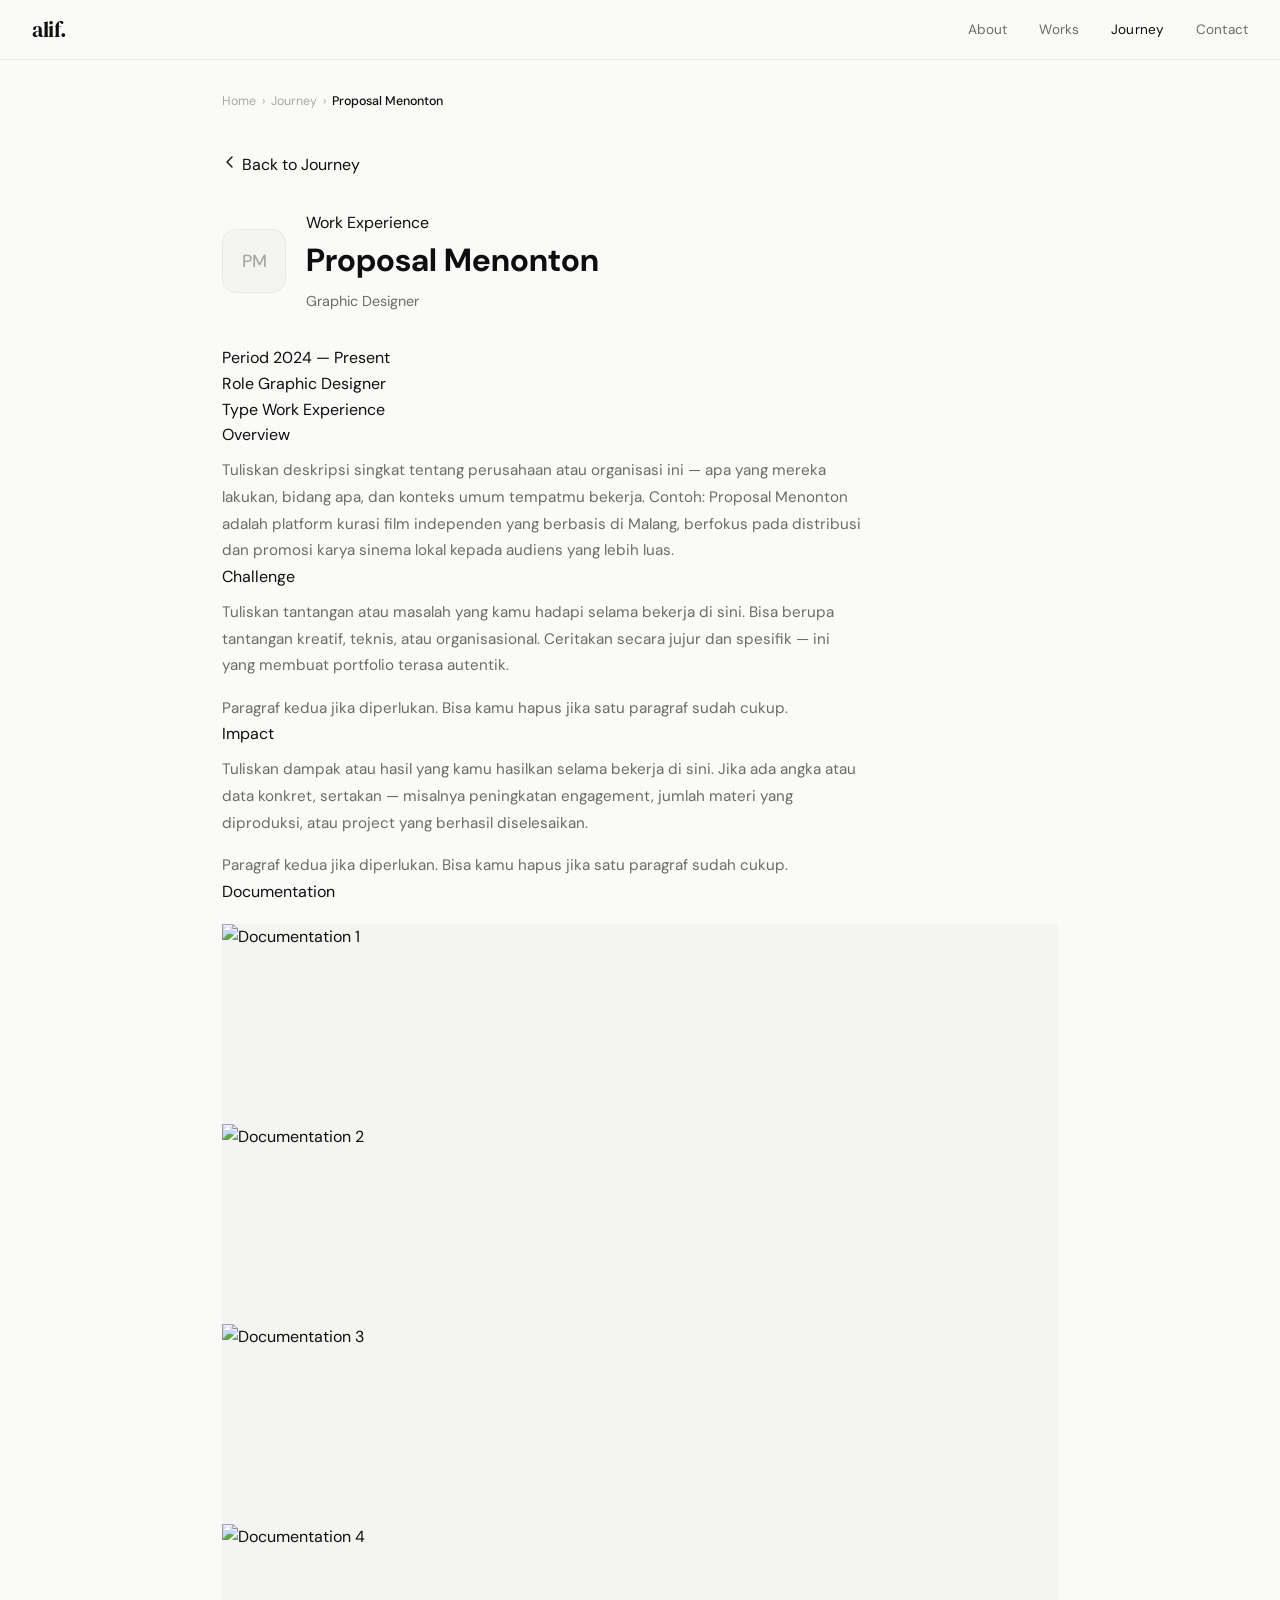
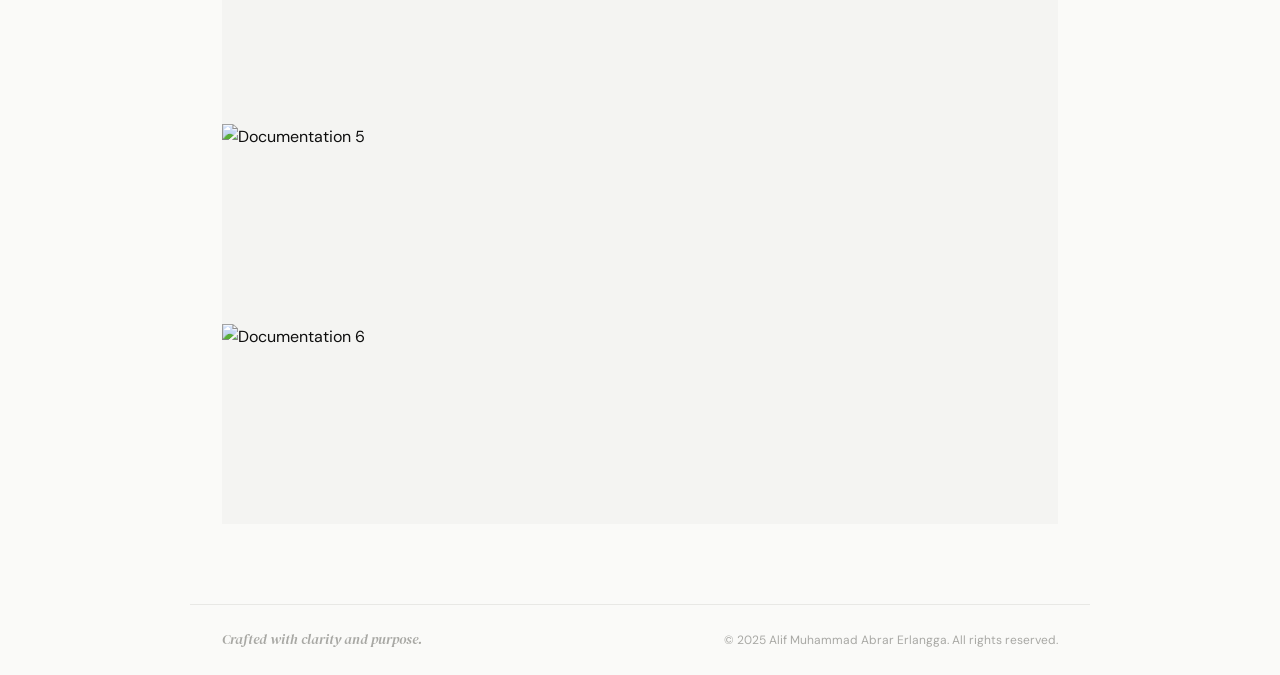
==== experience-template.html @ 529f2f9c "Add files via upload" ====
<!DOCTYPE html>
<html lang="en">
<head>
  <meta charset="UTF-8" />
  <meta name="viewport" content="width=device-width, initial-scale=1.0" />
  <title>Proposal Menonton — Alif Muhammad Abrar Erlangga</title>
  <link rel="stylesheet" href="style.css" />
  <link rel="stylesheet" href="journey.css" />
  <link rel="icon" type="image/png" href="favicon.png" />
  <link rel="preconnect" href="https://fonts.googleapis.com" />
  <link rel="preconnect" href="https://fonts.gstatic.com" crossorigin />
  <link href="https://fonts.googleapis.com/css2?family=DM+Sans:ital,opsz,wght@0,9..40,300;0,9..40,400;0,9..40,500;1,9..40,300&family=DM+Serif+Display:ital@0;1&display=swap" rel="stylesheet" />
</head>
<body>

  <!-- NAVBAR -->
  <nav class="navbar" id="navbar">
    <a href="index.html" class="nav-logo">alif.</a>
    <div class="nav-links">
      <a href="index.html#about" class="nav-link">About</a>
      <a href="index.html#works" class="nav-link">Works</a>
      <a href="journey.html" class="nav-link active">Journey</a>
      <a href="index.html#contact" class="nav-link">Contact</a>
    </div>
    <button class="nav-toggle" id="navToggle" aria-label="Toggle menu">
      <span></span><span></span>
    </button>
  </nav>

  <main class="journey-main">

    <!-- BREADCRUMB -->
    <div class="breadcrumb">
      <a href="index.html" class="bc-link">Home</a>
      <span class="bc-sep">›</span>
      <a href="journey.html" class="bc-link">Journey</a>
      <span class="bc-sep">›</span>
      <span class="bc-current">Proposal Menonton</span>
    </div>

    <!-- BACK BUTTON -->
    <div class="exp-back-wrap">
      <a href="journey.html" class="project-back">
        <svg width="16" height="16" viewBox="0 0 16 16" fill="none">
          <path d="M10 3L5 8l5 5" stroke="currentColor" stroke-width="1.4" stroke-linecap="round" stroke-linejoin="round"/>
        </svg>
        Back to Journey
      </a>
    </div>

    <!-- EXPERIENCE HEADER -->
    <header class="exp-header">
      <div class="exp-logo-wrap">
        <div class="exp-logo">
          <img src="assets/experience/logo-1.png" alt="Proposal Menonton logo"
               onerror="this.style.display='none';this.nextElementSibling.style.display='flex'" />
          <div class="tl-logo-fallback" style="font-size:1.1rem">PM</div>
        </div>
      </div>
      <div class="exp-header-info">
        <span class="project-cat">Work Experience</span>
        <h1 class="project-title">Proposal Menonton</h1>
        <p class="exp-role">Graphic Designer</p>
      </div>
    </header>

    <!-- META -->
    <div class="project-meta">
      <div class="meta-item">
        <span class="meta-label">Period</span>
        <span class="meta-value">2024 — Present</span>
      </div>
      <div class="meta-item">
        <span class="meta-label">Role</span>
        <span class="meta-value">Graphic Designer</span>
      </div>
      <div class="meta-item">
        <span class="meta-label">Type</span>
        <span class="meta-value">Work Experience</span>
      </div>
    </div>

    <div class="project-divider"></div>

    <!-- OVERVIEW -->
    <div class="exp-section">
      <p class="ps-label">Overview</p>
      <p class="exp-text">
        Tuliskan deskripsi singkat tentang perusahaan atau organisasi ini —
        apa yang mereka lakukan, bidang apa, dan konteks umum tempatmu bekerja.
        Contoh: Proposal Menonton adalah platform kurasi film independen yang berbasis
        di Malang, berfokus pada distribusi dan promosi karya sinema lokal kepada audiens yang lebih luas.
      </p>
    </div>

    <div class="project-divider"></div>

    <!-- PROBLEM -->
    <div class="exp-section">
      <p class="ps-label">Challenge</p>
      <p class="exp-text">
        Tuliskan tantangan atau masalah yang kamu hadapi selama bekerja di sini.
        Bisa berupa tantangan kreatif, teknis, atau organisasional.
        Ceritakan secara jujur dan spesifik — ini yang membuat portfolio terasa autentik.
      </p>
      <p class="exp-text" style="margin-top: 1rem;">
        Paragraf kedua jika diperlukan. Bisa kamu hapus jika satu paragraf sudah cukup.
      </p>
    </div>

    <div class="project-divider"></div>

    <!-- IMPACT -->
    <div class="exp-section">
      <p class="ps-label">Impact</p>
      <p class="exp-text">
        Tuliskan dampak atau hasil yang kamu hasilkan selama bekerja di sini.
        Jika ada angka atau data konkret, sertakan — misalnya peningkatan engagement,
        jumlah materi yang diproduksi, atau project yang berhasil diselesaikan.
      </p>
      <p class="exp-text" style="margin-top: 1rem;">
        Paragraf kedua jika diperlukan. Bisa kamu hapus jika satu paragraf sudah cukup.
      </p>
    </div>

    <div class="project-divider"></div>

    <!-- DOCUMENTATION / PHOTOS -->
    <!--
    CARA PAKAI LAYOUT FOTO:
    - img-full  : gambar full width
    - img-row   : dua gambar berdampingan (masing-masing pakai img-half)
    - Hapus atau tambah blok sesuai kebutuhan
    - Upload foto ke assets/experience/
    -->
    <div class="exp-section">
      <p class="ps-label">Documentation</p>
    </div>

    <div class="project-images" style="margin-top: 1.25rem;">

      <!-- Full width -->
      <figure class="img-full">
        <img src="assets/experience/exp1-1.jpg" alt="Documentation 1"
             onerror="this.parentElement.classList.add('img-empty')" />
      </figure>

      <!-- Dua berdampingan -->
      <div class="img-row">
        <figure class="img-half">
          <img src="assets/experience/exp1-2.jpg" alt="Documentation 2"
               onerror="this.parentElement.classList.add('img-empty')" />
        </figure>
        <figure class="img-half">
          <img src="assets/experience/exp1-3.jpg" alt="Documentation 3"
               onerror="this.parentElement.classList.add('img-empty')" />
        </figure>
      </div>

      <!-- Full width lagi -->
      <figure class="img-full">
        <img src="assets/experience/exp1-4.jpg" alt="Documentation 4"
             onerror="this.parentElement.classList.add('img-empty')" />
      </figure>

      <!-- Dua berdampingan lagi -->
      <div class="img-row">
        <figure class="img-half">
          <img src="assets/experience/exp1-5.jpg" alt="Documentation 5"
               onerror="this.parentElement.classList.add('img-empty')" />
        </figure>
        <figure class="img-half">
          <img src="assets/experience/exp1-6.jpg" alt="Documentation 6"
               onerror="this.parentElement.classList.add('img-empty')" />
        </figure>
      </div>

    </div>

  </main>

  <!-- FOOTER -->
  <footer class="footer">
    <p class="footer-craft">Crafted with clarity and purpose.</p>
    <p class="footer-copy">© 2025 Alif Muhammad Abrar Erlangga. All rights reserved.</p>
  </footer>

  <script src="script.js"></script>
  <script>
    const navbar = document.getElementById('navbar');
    window.addEventListener('scroll', () => {
      navbar.style.borderBottomColor = window.scrollY > 10 ? '#d4d4d0' : '#e8e8e5';
    }, { passive: true });
    document.getElementById('navToggle').addEventListener('click', () => {
      document.querySelector('.nav-links').classList.toggle('open');
    });
  </script>

</body>
</html>
---- style.css ----
/* =====================
   RESET & BASE
   ===================== */
*, *::before, *::after {
  box-sizing: border-box;
  margin: 0;
  padding: 0;
}

:root {
  --black: #0e0e0e;
  --white: #fafaf8;
  --gray-100: #f4f4f2;
  --gray-200: #e8e8e5;
  --gray-400: #a8a8a4;
  --gray-600: #6b6b67;
  --gray-800: #2e2e2c;
  --accent: #0e0e0e;

  --font-display: 'DM Serif Display', serif;
  --font-body: 'DM Sans', sans-serif;

  --nav-h: 60px;
  --max-w: 900px;
  --radius: 10px;
  --radius-sm: 6px;
  --transition: 0.2s ease;
}

html {
  scroll-behavior: smooth;
}

body {
  font-family: var(--font-body);
  background: var(--white);
  color: var(--black);
  line-height: 1.6;
  -webkit-font-smoothing: antialiased;
}

img, video {
  max-width: 100%;
  display: block;
}

a {
  color: inherit;
  text-decoration: none;
}

/* =====================
   NAVBAR
   ===================== */
.navbar {
  position: sticky;
  top: 0;
  z-index: 100;
  height: var(--nav-h);
  display: flex;
  align-items: center;
  justify-content: space-between;
  padding: 0 2rem;
  background: rgba(250, 250, 248, 0.92);
  backdrop-filter: blur(12px);
  border-bottom: 0.5px solid var(--gray-200);
  transition: border-color var(--transition);
}

.nav-logo {
  font-family: var(--font-display);
  font-size: 1.4rem;
  color: var(--black);
  letter-spacing: -0.02em;
}

.nav-links {
  display: flex;
  gap: 2rem;
}

.nav-link {
  font-size: 0.85rem;
  color: var(--gray-600);
  letter-spacing: 0.01em;
  transition: color var(--transition);
}

.nav-link:hover {
  color: var(--black);
}

.nav-toggle {
  display: none;
  flex-direction: column;
  gap: 5px;
  background: none;
  border: none;
  cursor: pointer;
  padding: 4px;
}

.nav-toggle span {
  display: block;
  width: 22px;
  height: 1.5px;
  background: var(--black);
  transition: var(--transition);
}

/* =====================
   HERO
   ===================== */
.hero {
  max-width: var(--max-w);
  margin: 0 auto;
  padding: 4rem 2rem 3rem;
}

.hero-inner {
  display: flex;
  gap: 3rem;
  align-items: flex-start;
}

.hero-photo-col {
  flex-shrink: 0;
}

.hero-photo {
  width: 110px;
  height: 110px;
  border-radius: 50%;
  overflow: hidden;
  border: 0.5px solid var(--gray-200);
  background: var(--gray-100) url('assets/img/profile.jpg') no-repeat center 20% / cover;
  display: flex;
  align-items: center;
  justify-content: center;
}

.hero-photo img {
  display: none;
}

.hero-initials {
  font-family: var(--font-display);
  font-size: 1.6rem;
  color: var(--gray-400);
  display: none !important;
}

.hero-photo img + .hero-initials {
  display: flex;
}

.hero-info {
  flex: 1;
}

.hero-role {
  font-size: 0.78rem;
  color: var(--gray-600);
  letter-spacing: 0.06em;
  text-transform: uppercase;
  margin-bottom: 0.5rem;
}

.hero-name {
  font-family: var(--font-display);
  font-size: clamp(1.9rem, 4vw, 2.8rem);
  font-weight: 400;
  line-height: 1.1;
  letter-spacing: -0.02em;
  color: var(--black);
  margin-bottom: 0.5rem;
}

.hero-location {
  font-size: 0.82rem;
  color: var(--gray-400);
  margin-bottom: 1.5rem;
}

.hero-actions {
  display: flex;
  gap: 8px;
  flex-wrap: wrap;
  margin-bottom: 1.5rem;
}

.btn-social {
  display: inline-flex;
  align-items: center;
  gap: 6px;
  font-size: 0.78rem;
  color: var(--gray-600);
  border: 0.5px solid var(--gray-200);
  border-radius: 99px;
  padding: 5px 14px;
  transition: all var(--transition);
  background: transparent;
}

.btn-social:hover {
  color: var(--black);
  border-color: var(--gray-400);
  background: var(--gray-100);
}

.btn-cv {
  display: inline-flex;
  align-items: center;
  gap: 6px;
  font-size: 0.78rem;
  font-weight: 500;
  color: var(--white);
  background: var(--black);
  border: 0.5px solid var(--black);
  border-radius: 99px;
  padding: 5px 16px;
  transition: all var(--transition);
}

.btn-cv:hover {
  background: var(--gray-800);
}

.hero-tagline {
  font-size: 0.95rem;
  color: var(--gray-600);
  line-height: 1.65;
  max-width: 480px;
  font-style: italic;
}

/* =====================
   DIVIDER
   ===================== */
.section-divider {
  max-width: var(--max-w);
  margin: 0 auto;
  padding: 0 2rem;
  height: 0.5px;
  background: var(--gray-200);
}

/* =====================
   WORKS
   ===================== */
.works {
  max-width: var(--max-w);
  margin: 0 auto;
  padding: 3rem 2rem 4rem;
}

.section-label {
  font-size: 0.72rem;
  text-transform: uppercase;
  letter-spacing: 0.1em;
  color: var(--gray-400);
  margin-bottom: 1rem;
}

.works-header {
  display: flex;
  align-items: center;
  justify-content: space-between;
  flex-wrap: wrap;
  gap: 1rem;
  margin-bottom: 2rem;
}

.filter-row {
  display: flex;
  gap: 6px;
  flex-wrap: wrap;
}

.filter-btn {
  font-family: var(--font-body);
  font-size: 0.75rem;
  padding: 4px 14px;
  border-radius: 99px;
  border: 0.5px solid var(--gray-200);
  color: var(--gray-600);
  background: transparent;
  cursor: pointer;
  transition: all var(--transition);
}

.filter-btn:hover {
  border-color: var(--gray-400);
  color: var(--black);
}

.filter-btn.active {
  background: var(--black);
  color: var(--white);
  border-color: var(--black);
}

/* =====================
   WORKS GRID
   ===================== */
.works-grid {
  display: grid;
  grid-template-columns: repeat(3, minmax(0, 1fr));
  gap: 12px;
}

.work-card {
  border: 0.5px solid var(--gray-200);
  border-radius: var(--radius);
  overflow: hidden;
  cursor: pointer;
  transition: border-color var(--transition), transform var(--transition);
  background: var(--white);
}

.work-card:hover {
  border-color: var(--gray-400);
  transform: translateY(-2px);
}

.work-card.hidden {
  display: none;
}

.work-thumb {
  width: 100%;
  aspect-ratio: 16 / 10;
  background: var(--gray-100);
  overflow: hidden;
  position: relative;
}

.work-thumb img,
.work-thumb video {
  width: 100%;
  height: 100%;
  object-fit: cover;
  transition: transform 0.3s ease;
}

.work-card:hover .work-thumb img,
.work-card:hover .work-thumb video {
  transform: scale(1.03);
}

.work-thumb.thumb-empty::after {
  content: '';
  position: absolute;
  inset: 0;
  background: var(--gray-100);
}

.work-info {
  padding: 10px 12px 12px;
}

.work-cat {
  font-size: 0.68rem;
  text-transform: uppercase;
  letter-spacing: 0.07em;
  color: var(--gray-400);
  display: block;
  margin-bottom: 3px;
}

.work-title {
  font-size: 0.82rem;
  font-weight: 500;
  color: var(--black);
  line-height: 1.35;
}

/* =====================
   CONTACT
   ===================== */
.contact {
  background: var(--gray-100);
  border-top: 0.5px solid var(--gray-200);
}

.contact-inner {
  max-width: var(--max-w);
  margin: 0 auto;
  padding: 4rem 2rem;
}

.contact-heading {
  font-family: var(--font-display);
  font-size: clamp(2rem, 5vw, 3.2rem);
  font-weight: 400;
  letter-spacing: -0.02em;
  color: var(--black);
  margin-bottom: 0.75rem;
  line-height: 1.1;
}

.contact-sub {
  font-size: 0.9rem;
  color: var(--gray-600);
  margin-bottom: 2rem;
  max-width: 420px;
  line-height: 1.6;
}

.contact-links {
  display: flex;
  gap: 12px;
  flex-wrap: wrap;
}

.contact-link {
  font-size: 0.82rem;
  color: var(--gray-600);
  border: 0.5px solid var(--gray-200);
  border-radius: 99px;
  padding: 8px 20px;
  background: var(--white);
  transition: all var(--transition);
}

.contact-link:hover {
  color: var(--black);
  border-color: var(--black);
}

/* =====================
   FOOTER
   ===================== */
.footer {
  max-width: var(--max-w);
  margin: 0 auto;
  padding: 1.5rem 2rem;
  display: flex;
  justify-content: space-between;
  align-items: center;
  flex-wrap: wrap;
  gap: 0.5rem;
  border-top: 0.5px solid var(--gray-200);
}

.footer-craft {
  font-family: var(--font-display);
  font-style: italic;
  font-size: 0.85rem;
  color: var(--gray-400);
}

.footer-copy {
  font-size: 0.75rem;
  color: var(--gray-400);
}

/* =====================
   ANIMATIONS
   ===================== */
@keyframes fadeUp {
  from { opacity: 0; transform: translateY(16px); }
  to   { opacity: 1; transform: translateY(0); }
}

.hero-inner {
  animation: fadeUp 0.5s ease both;
}

.work-card {
  animation: fadeUp 0.4s ease both;
}

/* =====================
   RESPONSIVE
   ===================== */
@media (max-width: 680px) {
  .navbar { padding: 0 1.25rem; }

  .nav-links { display: none; }

  .nav-toggle { display: flex; }

  .nav-links.open {
    display: flex;
    flex-direction: column;
    position: absolute;
    top: var(--nav-h);
    left: 0; right: 0;
    background: var(--white);
    border-bottom: 0.5px solid var(--gray-200);
    padding: 1rem 1.25rem 1.5rem;
    gap: 1rem;
  }

  .hero { padding: 2.5rem 1.25rem 2rem; }

  .hero-inner {
    flex-direction: column;
    gap: 1.5rem;
  }

  .hero-photo { width: 80px; height: 80px; }

  .works { padding: 2rem 1.25rem 3rem; }

  .works-header { flex-direction: column; align-items: flex-start; }

  .works-grid { grid-template-columns: repeat(2, minmax(0, 1fr)); gap: 10px; }

  .contact-inner { padding: 3rem 1.25rem; }

  .footer { padding: 1.25rem; flex-direction: column; align-items: flex-start; gap: 0.25rem; }
}

@media (max-width: 400px) {
  .works-grid { grid-template-columns: 1fr; }
}

/* 
Tambahkan kode ini di paling bawah style.css kamu
*/

/* =====================
   UNDER CONSTRUCTION
   ===================== */
.under-construction {
  padding: 4rem 1rem;
  text-align: center;
}

.uc-inner {
  display: inline-flex;
  flex-direction: column;
  align-items: center;
  gap: 0.75rem;
  animation: fadeUp 0.4s ease both;
}

.uc-icon {
  width: 64px;
  height: 64px;
  border-radius: 50%;
  background: var(--gray-100);
  border: 0.5px solid var(--gray-200);
  display: flex;
  align-items: center;
  justify-content: center;
  color: var(--gray-400);
  margin-bottom: 0.5rem;
}

.uc-title {
  font-family: var(--font-display);
  font-size: 1.4rem;
  font-weight: 400;
  color: var(--black);
  letter-spacing: -0.01em;
}

.uc-sub {
  font-size: 0.85rem;
  color: var(--gray-400);
  line-height: 1.65;
}
---- journey.css ----
/* =====================
   JOURNEY PAGE
   ===================== */

.journey-main {
  max-width: var(--max-w);
  margin: 0 auto;
  padding: 2rem 2rem 5rem;
}

/* BREADCRUMB */
.breadcrumb {
  display: flex;
  align-items: center;
  gap: 6px;
  margin-bottom: 2.5rem;
  flex-wrap: wrap;
}

.bc-link {
  font-size: 0.78rem;
  color: var(--gray-400);
  transition: color var(--transition);
}

.bc-link:hover {
  color: var(--black);
}

.bc-sep {
  font-size: 0.78rem;
  color: var(--gray-400);
}

.bc-current {
  font-size: 0.78rem;
  color: var(--black);
  font-weight: 500;
}

/* JOURNEY HEADER */
.journey-header {
  margin-bottom: 3rem;
}

.journey-title {
  font-family: var(--font-display);
  font-size: clamp(2rem, 5vw, 3rem);
  font-weight: 400;
  letter-spacing: -0.02em;
  color: var(--black);
  line-height: 1.1;
  margin: 0.4rem 0 0.75rem;
}

.journey-sub {
  font-size: 0.9rem;
  color: var(--gray-600);
  line-height: 1.65;
  max-width: 480px;
}

/* TIMELINE */
.timeline {
  display: flex;
  flex-direction: column;
  gap: 0;
}

.timeline-item {
  display: grid;
  grid-template-columns: 110px 24px 1fr;
  gap: 0 1.25rem;
  align-items: flex-start;
  text-decoration: none;
  color: inherit;
  padding: 1.5rem 0;
  border-radius: var(--radius);
  transition: background var(--transition);
  cursor: pointer;
}

.timeline-item:hover {
  background: var(--gray-100);
  margin: 0 -1rem;
  padding: 1.5rem 1rem;
}

.timeline-item:hover .tl-arrow {
  opacity: 1;
  transform: translateX(0);
}

.timeline-item:hover .tl-dot {
  background: var(--black);
}

/* LEFT — year */
.tl-left {
  padding-top: 2px;
  text-align: right;
}

.tl-year {
  font-size: 0.75rem;
  color: var(--gray-400);
  white-space: nowrap;
  font-variant-numeric: tabular-nums;
}

/* CENTER — dot + line */
.tl-dot-col {
  display: flex;
  flex-direction: column;
  align-items: center;
  gap: 0;
}

.tl-dot {
  width: 10px;
  height: 10px;
  border-radius: 50%;
  background: var(--gray-200);
  border: 2px solid var(--white);
  outline: 1.5px solid var(--gray-200);
  flex-shrink: 0;
  margin-top: 4px;
  transition: background var(--transition);
}

.tl-line {
  width: 1px;
  flex: 1;
  min-height: 60px;
  background: var(--gray-200);
  margin-top: 6px;
}

.timeline-item:last-child .tl-line {
  display: none;
}

/* RIGHT — content */
.tl-right {
  display: flex;
  gap: 1rem;
  align-items: flex-start;
  padding-bottom: 1rem;
}

.tl-logo {
  width: 44px;
  height: 44px;
  border-radius: 10px;
  border: 0.5px solid var(--gray-200);
  background: var(--gray-100);
  overflow: hidden;
  flex-shrink: 0;
  display: flex;
  align-items: center;
  justify-content: center;
}

.tl-logo img {
  width: 100%;
  height: 100%;
  object-fit: cover;
}

.tl-logo-fallback {
  font-size: 0.8rem;
  font-weight: 500;
  color: var(--gray-400);
  display: none;
  align-items: center;
  justify-content: center;
  width: 100%;
  height: 100%;
}

.tl-info {
  flex: 1;
}

.tl-company {
  font-size: 0.95rem;
  font-weight: 500;
  color: var(--black);
  margin-bottom: 2px;
}

.tl-role {
  font-size: 0.8rem;
  color: var(--gray-600);
  margin-bottom: 6px;
}

.tl-desc {
  font-size: 0.82rem;
  color: var(--gray-400);
  line-height: 1.6;
  margin-bottom: 10px;
}

.tl-tags {
  display: flex;
  gap: 5px;
  flex-wrap: wrap;
}

.tl-tag {
  font-size: 0.68rem;
  padding: 2px 10px;
  border-radius: 99px;
  border: 0.5px solid var(--gray-200);
  color: var(--gray-600);
}

.tl-arrow {
  color: var(--gray-400);
  opacity: 0;
  transform: translateX(-4px);
  transition: all var(--transition);
  margin-top: 2px;
  flex-shrink: 0;
}

/* =====================
   EXPERIENCE DETAIL PAGE
   ===================== */

.exp-back-wrap {
  margin-bottom: 2rem;
}

.exp-header {
  display: flex;
  gap: 1.25rem;
  align-items: center;
  margin-bottom: 2rem;
  flex-wrap: wrap;
}

.exp-logo-wrap {}

.exp-logo {
  width: 64px;
  height: 64px;
  border-radius: 14px;
  border: 0.5px solid var(--gray-200);
  background: var(--gray-100);
  overflow: hidden;
  display: flex;
  align-items: center;
  justify-content: center;
  flex-shrink: 0;
}

.exp-logo img {
  width: 100%;
  height: 100%;
  object-fit: cover;
}

.exp-header-info {
  flex: 1;
}

.exp-role {
  font-size: 0.9rem;
  color: var(--gray-600);
  margin-top: 4px;
}

.exp-section {
  max-width: 640px;
}

.exp-text {
  font-size: 0.95rem;
  color: var(--gray-600);
  line-height: 1.75;
  margin-top: 0.6rem;
}

/* Empty image placeholder */
.img-empty {
  min-height: 200px;
  background: var(--gray-100);
}

/* Active nav link */
.nav-link.active {
  color: var(--black);
}

/* =====================
   RESPONSIVE
   ===================== */
@media (max-width: 680px) {
  .journey-main {
    padding: 1.5rem 1.25rem 4rem;
  }

  .timeline-item {
    grid-template-columns: 80px 20px 1fr;
    gap: 0 0.75rem;
  }

  .tl-year {
    font-size: 0.68rem;
  }

  .tl-right {
    flex-wrap: wrap;
  }

  .tl-arrow {
    display: none;
  }

  .exp-header {
    gap: 1rem;
  }

  .exp-logo {
    width: 52px;
    height: 52px;
  }
}
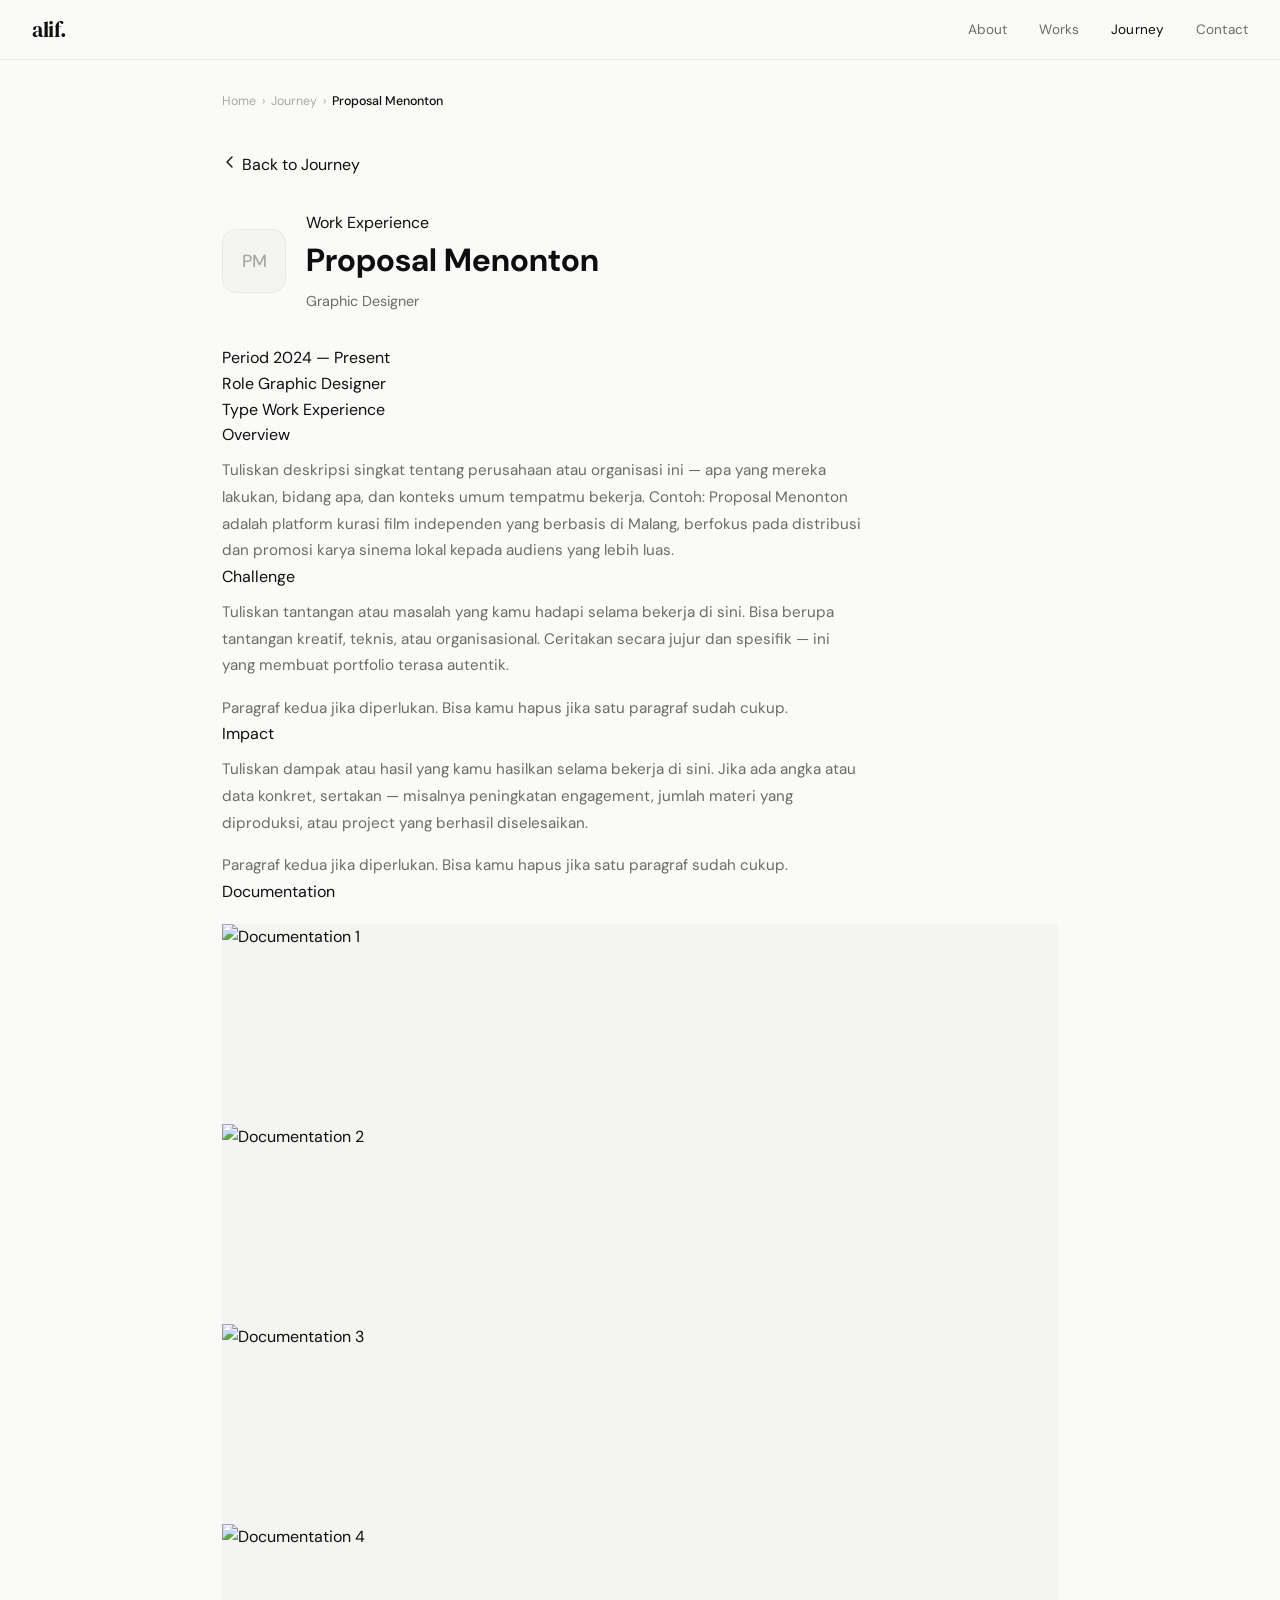
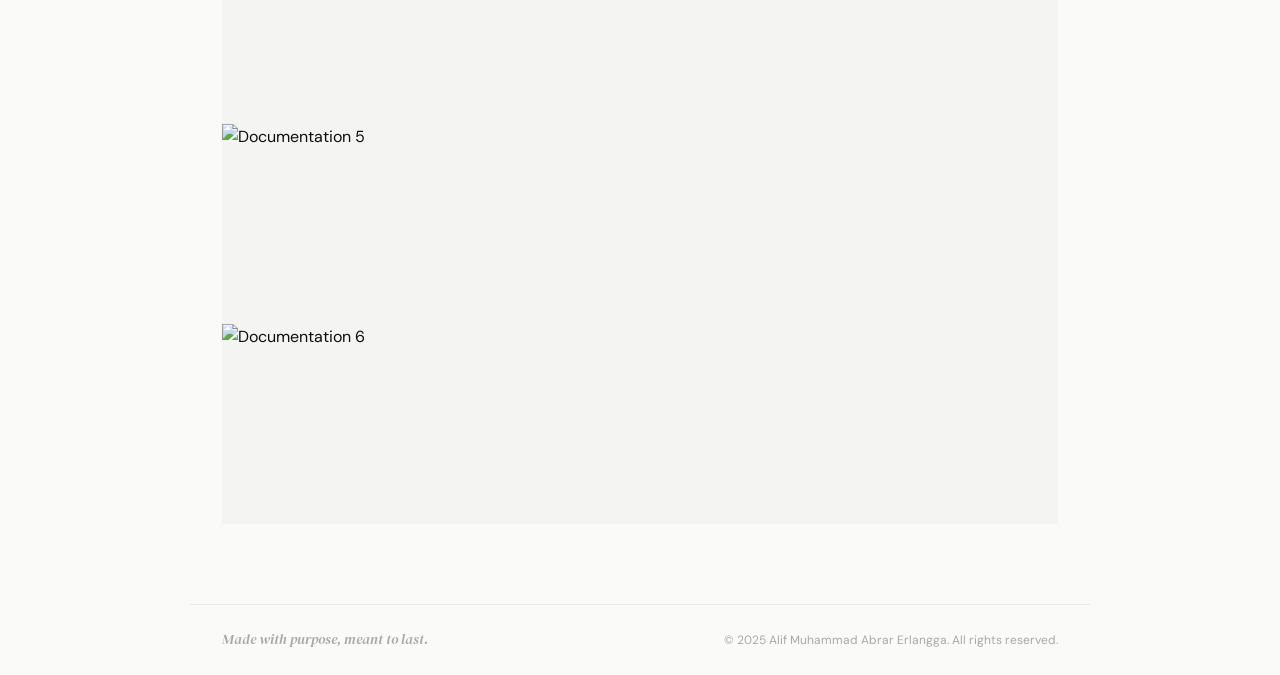
==== commit 658c9339: "Update experience-template.html" ====
--- a/experience-template.html
+++ b/experience-template.html
@@ -181,7 +181,7 @@
 
   <!-- FOOTER -->
   <footer class="footer">
-    <p class="footer-craft">Crafted with clarity and purpose.</p>
+    <p class="footer-craft">Made with purpose, meant to last.</p>
     <p class="footer-copy">© 2025 Alif Muhammad Abrar Erlangga. All rights reserved.</p>
   </footer>
 
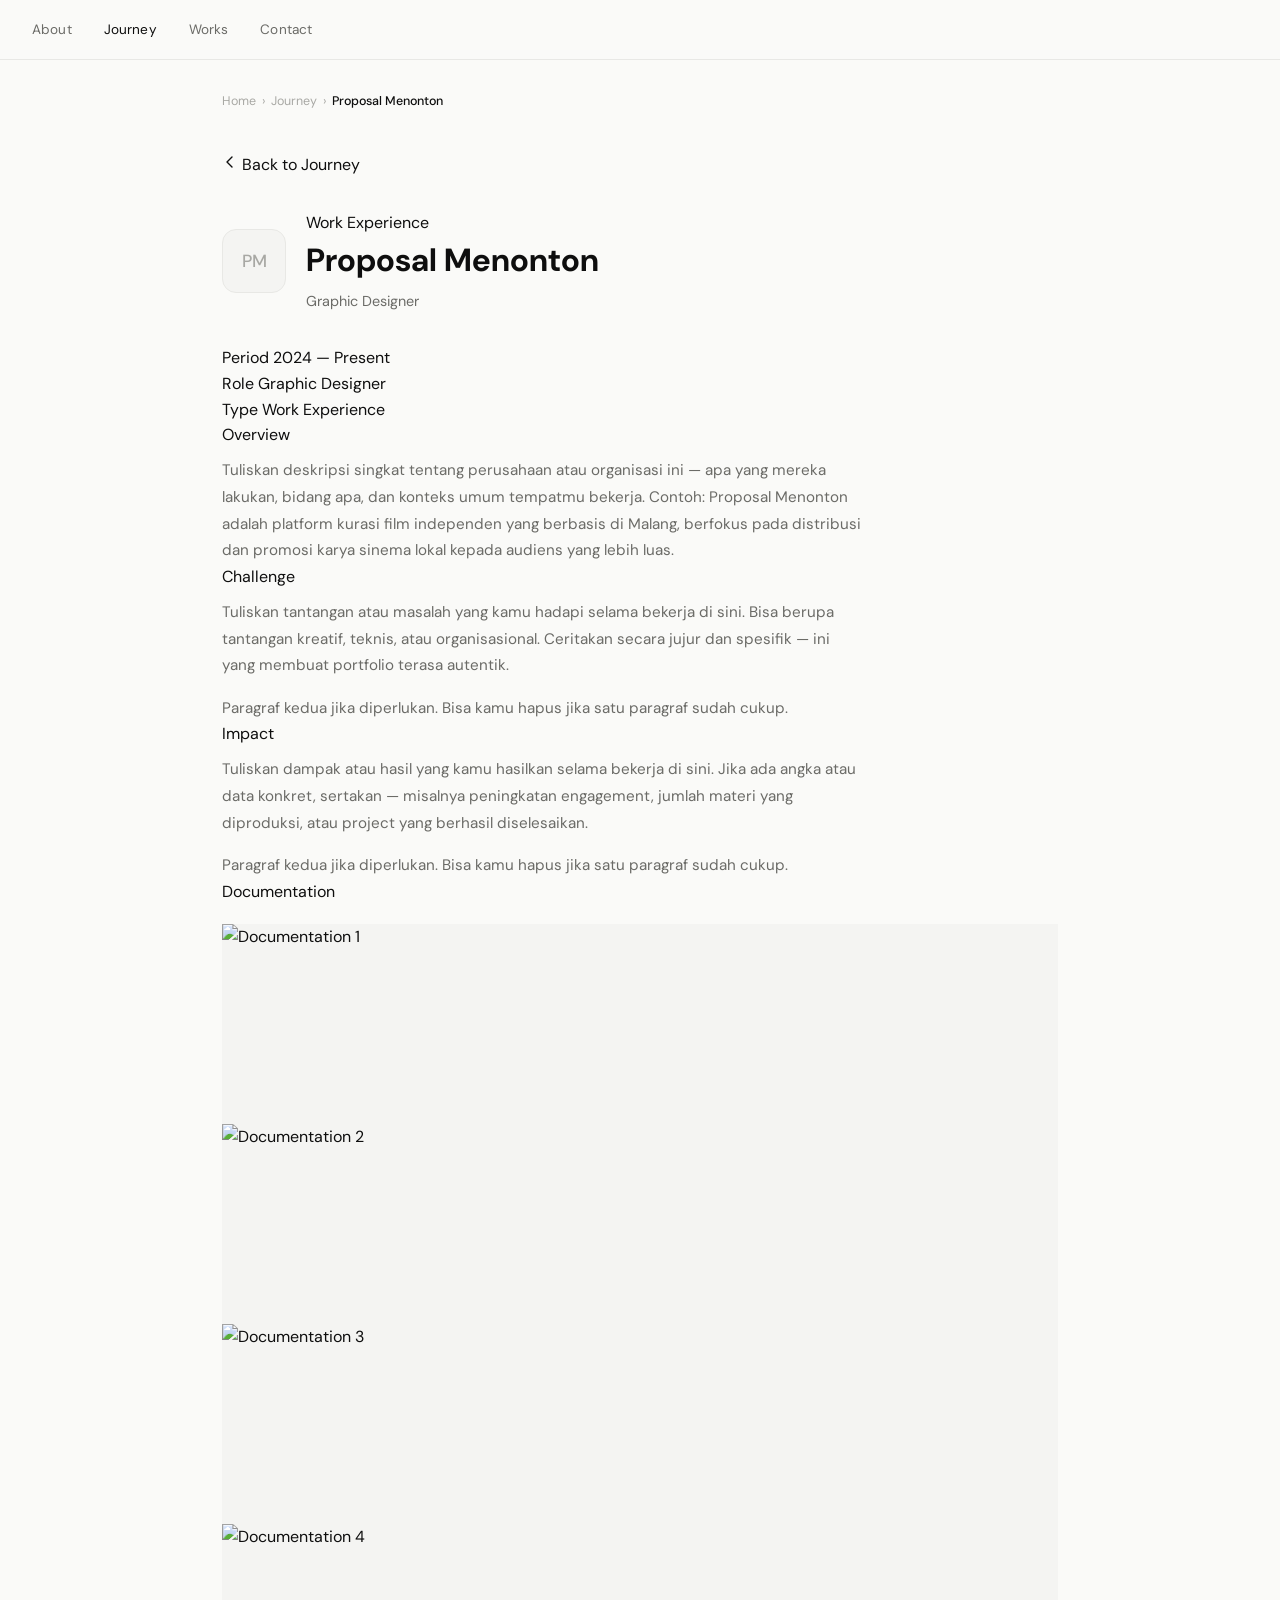
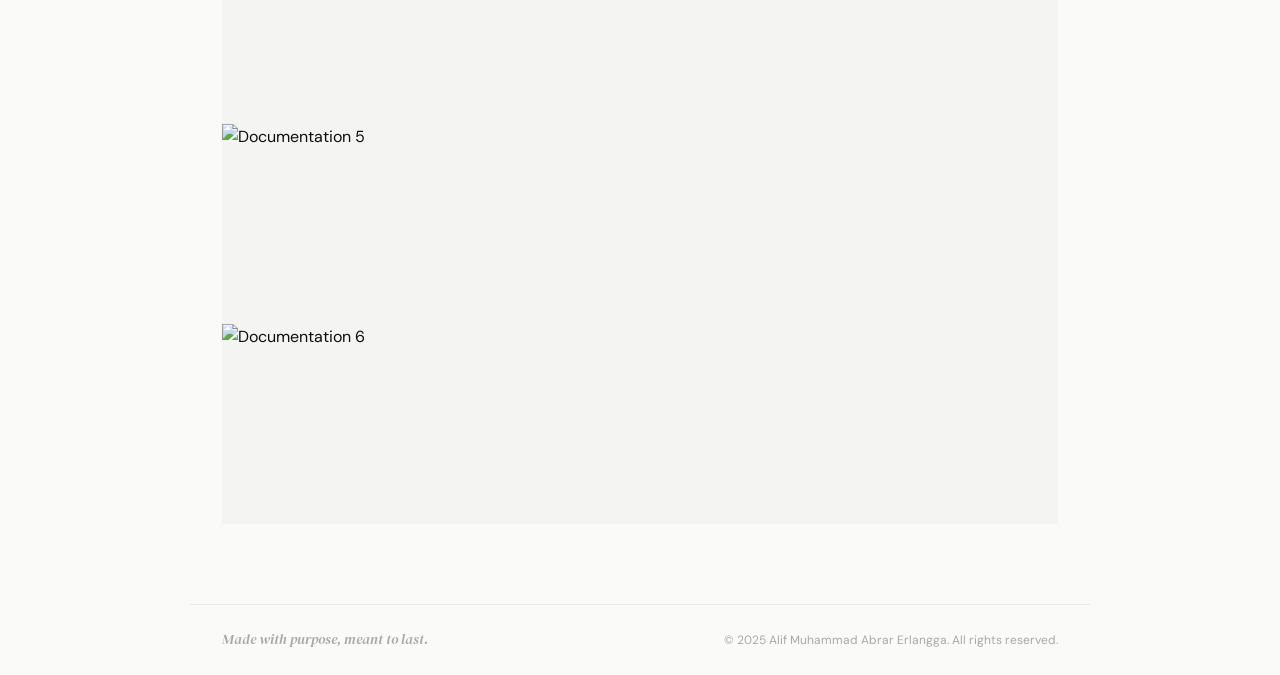
==== commit fb2b9a1d: "Update experience-template.html" ====
--- a/experience-template.html
+++ b/experience-template.html
@@ -15,11 +15,10 @@
 
   <!-- NAVBAR -->
   <nav class="navbar" id="navbar">
-    <a href="index.html" class="nav-logo">alif.</a>
     <div class="nav-links">
       <a href="index.html#about" class="nav-link">About</a>
+      <a href="journey.html" class="nav-link active">Journey</a>
       <a href="index.html#works" class="nav-link">Works</a>
-      <a href="journey.html" class="nav-link active">Journey</a>
       <a href="index.html#contact" class="nav-link">Contact</a>
     </div>
     <button class="nav-toggle" id="navToggle" aria-label="Toggle menu">
